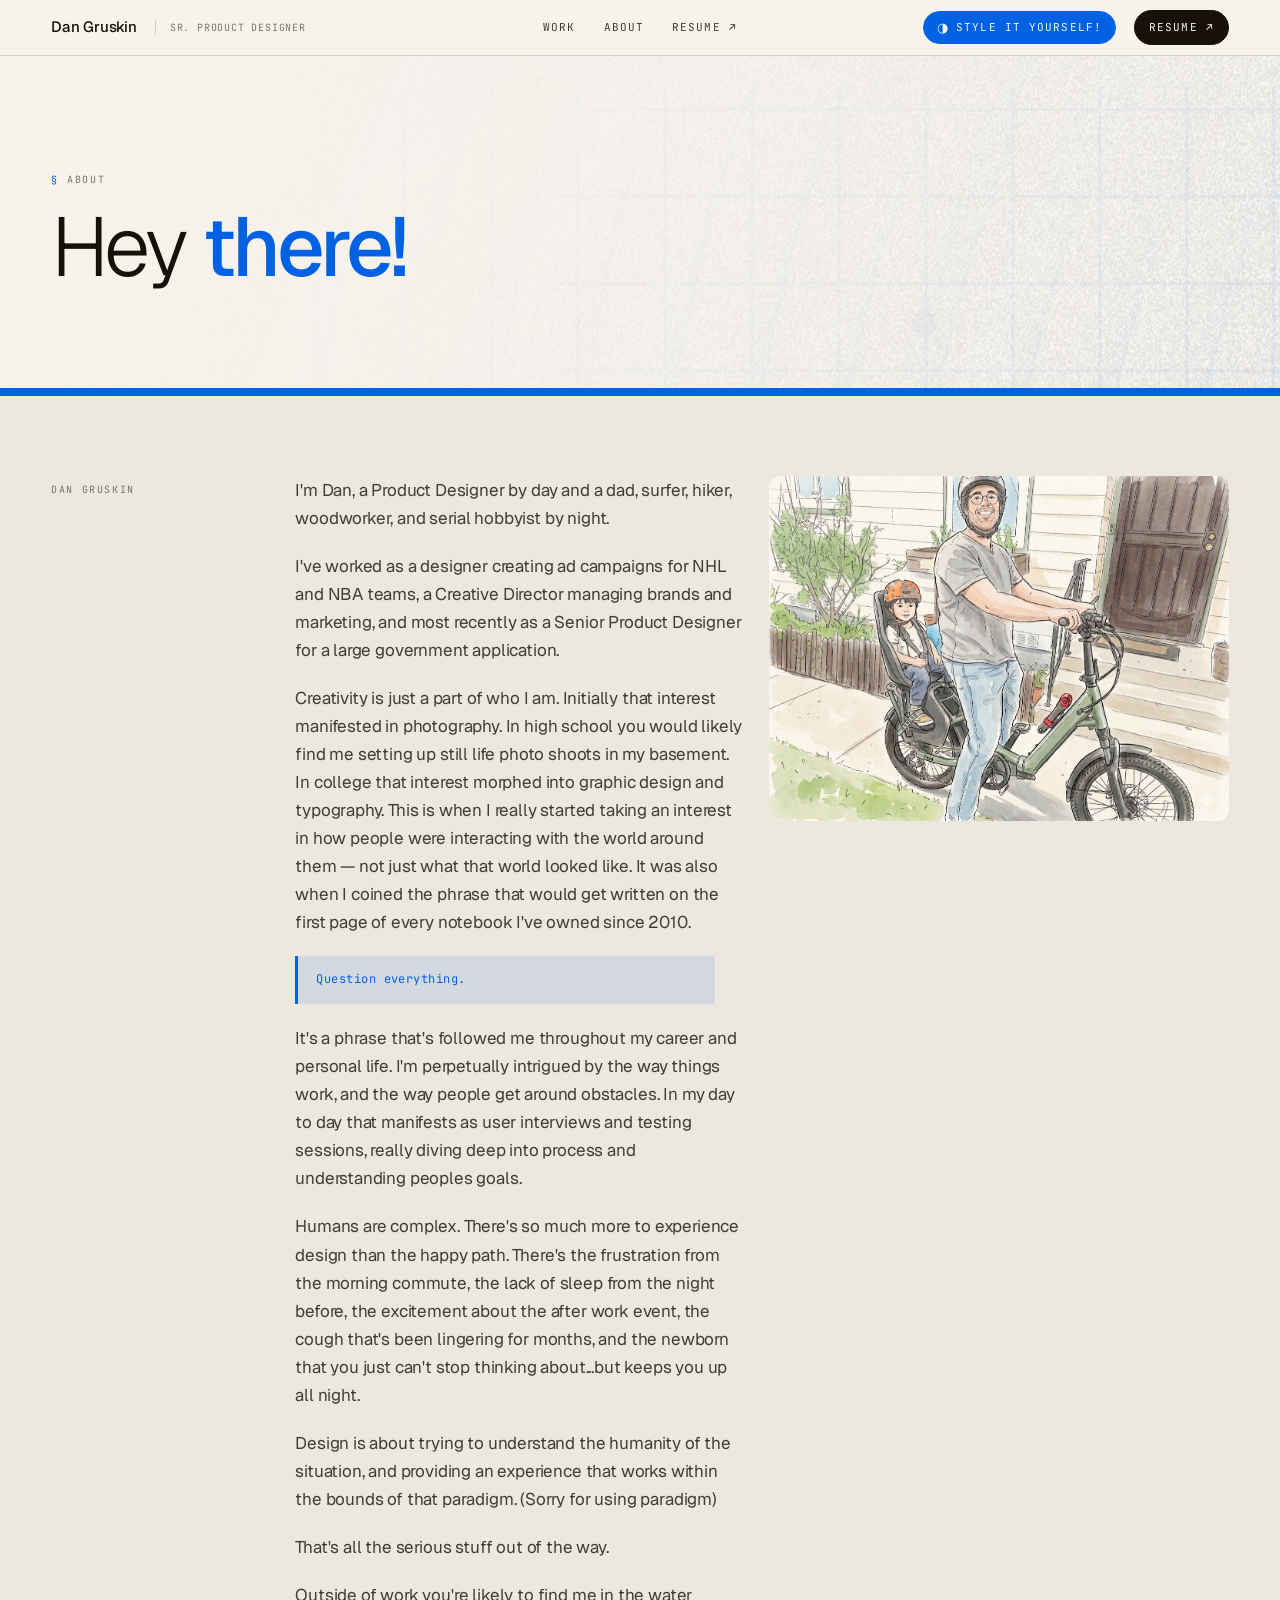
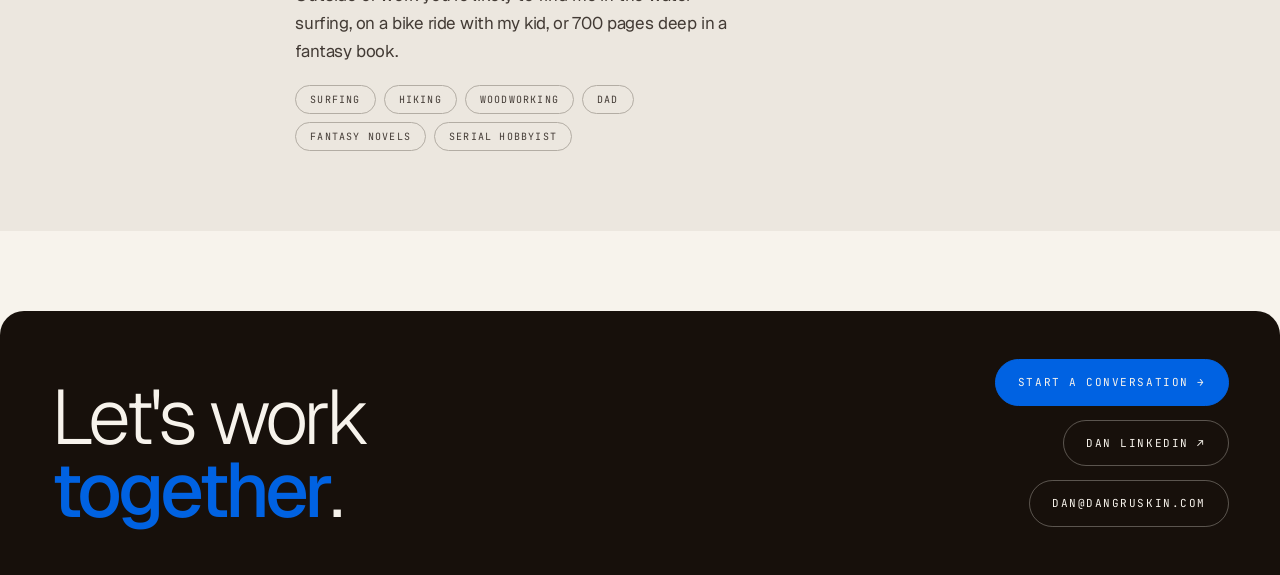
==== about.html @ 9650629e "Add about/contact pages, section differentiators, footer CSS, content updates - New about.html with " ====
<!DOCTYPE html>
<html lang="en">
<head>
  <meta charset="UTF-8" />
  <meta name="viewport" content="width=device-width, initial-scale=1" />
  <title>About — Dan Gruskin</title>
  <link rel="preconnect" href="https://fonts.googleapis.com">
  <link rel="preconnect" href="https://fonts.gstatic.com" crossorigin>
  <link href="https://fonts.googleapis.com/css2?family=Geist:wght@200;300;400;500;600;700&family=JetBrains+Mono:wght@400;500&family=Playfair+Display:wght@400;500;600&family=Space+Mono:wght@400;700&display=swap" rel="stylesheet">
  <link rel="stylesheet" href="styles.css" />
  <link rel="stylesheet" href="style-switcher.css" />
  <script src="style-switcher.js"></script>
  <style>
    html, body { background: var(--paper); }
    body { padding-top: 52px; }

    /* Hero */
    .about-hero {
      position: relative;
      padding: 120px var(--pad) 100px;
      border-bottom: 4px solid var(--mark);
    }
    .about-hero::before {
      content: "";
      position: absolute;
      inset: 0;
      background-image: url('img/homepage/header-bg.png');
      background-size: cover;
      background-position: center;
      opacity: 0.5;
      z-index: 0;
    }
    .about-hero > * { position: relative; z-index: 1; }
    .about-eyebrow {
      font-family: var(--mono);
      font-size: 10px;
      letter-spacing: 0.18em;
      text-transform: uppercase;
      color: var(--ink-3);
      margin-bottom: 20px;
    }
    .about-eyebrow span { color: var(--mark); }
    .about-hero h1 {
      font-family: var(--sans);
      font-weight: 300;
      font-size: clamp(48px, 6.5vw, 100px);
      line-height: 0.97;
      letter-spacing: -0.045em;
      color: var(--ink);
      max-width: 18ch;
      margin: 0;
    }
    .about-hero h1 em { font-style: normal; font-weight: 500; color: var(--mark); }

    /* Sections */
    .about-section {
      padding: 80px var(--pad);
      border-top: 4px solid var(--mark);
    }
    .about-section:nth-of-type(even) { background: var(--paper-2); }

    .about-grid {
      display: grid;
      grid-template-columns: 220px 1fr 460px;
      gap: 48px 24px;
      align-items: start;
    }
    .about-photo {
      position: sticky;
      top: 72px;
    }
    .about-photo img {
      width: 100%;
      height: auto;
      display: block;
      border-radius: 12px;
    }
    @media (max-width: 1100px) {
      .about-grid { grid-template-columns: 220px 1fr 340px; }
    }
    @media (max-width: 860px) {
      .about-grid { grid-template-columns: 1fr; }
    }
    .about-label {
      font-family: var(--mono);
      font-size: 10px;
      letter-spacing: 0.16em;
      text-transform: uppercase;
      color: var(--ink-3);
      padding-top: 6px;
    }
    .about-body {
      display: flex;
      flex-direction: column;
      gap: 20px;
    }
    .about-body p {
      font-family: var(--sans);
      font-size: 17px;
      line-height: 1.65;
      letter-spacing: -0.01em;
      color: var(--ink-2);
      margin: 0;
      max-width: 60ch;
    }
    .about-body p strong { color: var(--ink); font-weight: 500; }
    .about-body p em { font-style: italic; color: var(--ink); }

    .about-callout {
      padding: 14px 18px;
      background: var(--mark-soft);
      border-left: 3px solid var(--mark);
      font-family: var(--mono);
      font-size: 12px;
      letter-spacing: 0.04em;
      color: var(--mark);
      line-height: 1.65;
      max-width: 60ch;
    }

    /* Hobbies chips */
    .about-chips {
      display: flex;
      flex-wrap: wrap;
      gap: 8px;
    }
    .about-chip {
      font-family: var(--mono);
      font-size: 10px;
      letter-spacing: 0.12em;
      text-transform: uppercase;
      color: var(--ink-2);
      border: 1px solid var(--rule-2);
      border-radius: 999px;
      padding: 6px 14px;
    }

    @media (max-width: 700px) {
      .about-grid { grid-template-columns: 1fr; gap: 16px; }
    }
  </style>
</head>
<body>

  <header class="topbar">
    <div class="topbar-inner">
      <div class="topbar-left">
        <a href="index.html" class="brand-mark">Dan Gruskin</a>
        <span class="mono-sm muted" style="border-left: 1px solid var(--rule); padding-left: 14px;">SR. PRODUCT DESIGNER</span>
      </div>
      <nav class="topbar-mid">
        <a href="index.html">Work</a>
        <a href="about.html" class="active">About</a>
        <a href="daniel-gruskin-resume-2026.pdf" target="_blank">Resume ↗</a>
      </nav>
      <div class="topbar-right">
        <a class="resume-btn" href="daniel-gruskin-resume-2026.pdf" target="_blank">Resume ↗</a>
        <button class="topbar-burger" id="topbar-burger" aria-label="Open menu" aria-expanded="false" aria-controls="topbar-nav-mobile">
          <span></span><span></span><span></span>
        </button>
      </div>
    </div>
    <nav class="topbar-nav-mobile" id="topbar-nav-mobile" hidden>
      <a href="index.html">Work</a>
      <a href="about.html">About</a>
      <a href="daniel-gruskin-resume-2026.pdf" target="_blank">Resume ↗</a>
    </nav>
  </header>

  <section class="about-hero">
    <div class="about-eyebrow"><span>§</span> About</div>
    <h1>Hey <em>there!</em></h1>
  </section>

  <section class="about-section">
    <div class="about-grid">
      <div class="about-label">Dan Gruskin</div>
      <div class="about-body">
        <p>I'm Dan, a Product Designer by day and a dad, surfer, hiker, woodworker, and serial hobbyist by night.</p>
        <p>I've worked as a designer creating ad campaigns for NHL and NBA teams, a Creative Director managing brands and marketing, and most recently as a Senior Product Designer for a large government application.</p>
        <p>Creativity is just a part of who I am. Initially that interest manifested in photography. In high school you would likely find me setting up still life photo shoots in my basement. In college that interest morphed into graphic design and typography. This is when I really started taking an interest in how people were interacting with the world around them — not just what that world looked like. It was also when I coined the phrase that would get written on the first page of every notebook I've owned since 2010.</p>
        <div class="about-callout">Question everything.</div>
        <p>It's a phrase that's followed me throughout my career and personal life. I'm perpetually intrigued by the way things work, and the way people get around obstacles. In my day to day that manifests as user interviews and testing sessions, really diving deep into process and understanding peoples goals.</p>
        <p>Humans are complex. There's so much more to experience design than the happy path. There's the frustration from the morning commute, the lack of sleep from the night before, the excitement about the after work event, the cough that's been lingering for months, and the newborn that you just can't stop thinking about...but keeps you up all night.</p>
        <p>Design is about trying to understand the humanity of the situation, and providing an experience that works within the bounds of that paradigm. (Sorry for using paradigm)</p>
        <p>That's all the serious stuff out of the way.</p>
        <p>Outside of work you're likely to find me in the water surfing, on a bike ride with my kid, or 700 pages deep in a fantasy book.</p>
        <div class="about-chips">
          <span class="about-chip">Surfing</span>
          <span class="about-chip">Hiking</span>
          <span class="about-chip">Woodworking</span>
          <span class="about-chip">Dad</span>
          <span class="about-chip">Fantasy novels</span>
          <span class="about-chip">Serial hobbyist</span>
        </div>
      </div>
      <div class="about-photo">
        <img src="img/about-biking.png" alt="Dan and his kid on a bike" />
      </div>
    </div>
  </section>

  <section class="closer">
    <h2>Let's work<br /><em>together</em>.</h2>
    <div class="right">
      <a class="primary" href="mailto:dan@dangruskin.com">Start a conversation →</a>
      <a href="https://www.linkedin.com/in/daniel-gruskin-4a514965/" target="_blank">Dan LinkedIn ↗</a>
      <a href="#">dan@dangruskin.com</a>
    </div>
  </section>

  <script>
    (function () {
      const burger = document.getElementById('topbar-burger');
      const nav = document.getElementById('topbar-nav-mobile');
      if (!burger || !nav) return;
      burger.addEventListener('click', function () {
        const open = nav.hidden === false;
        nav.hidden = open;
        burger.setAttribute('aria-expanded', String(!open));
      });
    })();
  </script>

</body>
</html>
---- styles.css ----
/* ============================================================
   Dossier — Dan Gruskin portfolio
   ============================================================ */

:root {
  /* Studio — warm cream paper, cobalt primary, coral secondary */
  --paper:   oklch(0.965 0.010 80);
  --paper-2: oklch(0.930 0.012 80);
  --paper-3: oklch(0.895 0.014 80);
  --ink:     oklch(0.180 0.015 60);
  --ink-2:   oklch(0.360 0.015 60);
  --ink-3:   oklch(0.560 0.014 60);
  --rule:    oklch(0.850 0.014 80);
  --rule-2:  oklch(0.750 0.014 80);
  --mark:    oklch(0.520 0.220 254);
  --mark-soft: oklch(0.520 0.220 254 / 0.10);
  --mark-ink: oklch(0.420 0.180 254);
  --hot:     oklch(0.500 0.120 152);
  --hot-soft: oklch(0.500 0.120 152 / 0.14);

  --serif: "Geist", "Inter", system-ui, -apple-system, sans-serif;
  --sans:  "Geist", "Inter", system-ui, -apple-system, sans-serif;
  --mono:  "JetBrains Mono", ui-monospace, Menlo, monospace;

  --pad:   clamp(20px, 4vw, 64px);
}

/* Alternate palettes (set on <html data-theme="..."> by Tweaks panel) */
[data-theme="cream"] {
  --paper:   oklch(0.965 0.008 85);
  --paper-2: oklch(0.935 0.010 85);
  --paper-3: oklch(0.905 0.012 85);
  --ink:     oklch(0.170 0.012 60);
  --ink-2:   oklch(0.350 0.012 60);
  --ink-3:   oklch(0.560 0.010 60);
  --rule:    oklch(0.840 0.010 60);
  --rule-2:  oklch(0.760 0.010 60);
  --mark:    oklch(0.620 0.180 38);
  --mark-soft: oklch(0.620 0.180 38 / 0.10);
  --mark-ink: oklch(0.420 0.150 35);
  --hot:     oklch(0.500 0.150 220);
  --hot-soft: oklch(0.500 0.150 220 / 0.12);
}

[data-theme="plasma"] {
  --paper:   oklch(0.16 0.030 270);
  --paper-2: oklch(0.21 0.038 270);
  --paper-3: oklch(0.26 0.042 270);
  --ink:     oklch(0.97 0.008 85);
  --ink-2:   oklch(0.78 0.020 85);
  --ink-3:   oklch(0.58 0.025 270);
  --rule:    oklch(0.30 0.030 270);
  --rule-2:  oklch(0.40 0.035 270);
  --mark:    oklch(0.88 0.22 130);
  --mark-soft: oklch(0.88 0.22 130 / 0.14);
  --mark-ink: oklch(0.70 0.18 130);
  --hot:     oklch(0.72 0.22 25);
  --hot-soft: oklch(0.72 0.22 25 / 0.16);
}

[data-theme="acid"] {
  --paper:   oklch(0.13 0.005 0);
  --paper-2: oklch(0.18 0.008 0);
  --paper-3: oklch(0.23 0.010 0);
  --ink:     oklch(0.97 0.005 0);
  --ink-2:   oklch(0.78 0.010 0);
  --ink-3:   oklch(0.55 0.012 0);
  --rule:    oklch(0.28 0.010 0);
  --rule-2:  oklch(0.40 0.012 0);
  --mark:    oklch(0.88 0.24 110);
  --mark-soft: oklch(0.88 0.24 110 / 0.16);
  --mark-ink: oklch(0.70 0.20 110);
  --hot:     oklch(0.65 0.25 320);
  --hot-soft: oklch(0.65 0.25 320 / 0.18);
}

[data-theme="cobalt"] {
  --paper:   oklch(0.20 0.10 260);
  --paper-2: oklch(0.26 0.10 260);
  --paper-3: oklch(0.32 0.10 260);
  --ink:     oklch(0.97 0.015 90);
  --ink-2:   oklch(0.82 0.020 90);
  --ink-3:   oklch(0.60 0.030 260);
  --rule:    oklch(0.34 0.060 260);
  --rule-2:  oklch(0.45 0.070 260);
  --mark:    oklch(0.82 0.20 80);
  --mark-soft: oklch(0.82 0.20 80 / 0.16);
  --mark-ink: oklch(0.70 0.18 80);
  --hot:     oklch(0.72 0.22 25);
  --hot-soft: oklch(0.72 0.22 25 / 0.18);
}

[data-theme="ember"] {
  --paper:   oklch(0.96 0.012 70);
  --paper-2: oklch(0.92 0.018 70);
  --paper-3: oklch(0.88 0.020 70);
  --ink:     oklch(0.18 0.020 30);
  --ink-2:   oklch(0.35 0.030 30);
  --ink-3:   oklch(0.55 0.030 30);
  --rule:    oklch(0.82 0.018 70);
  --rule-2:  oklch(0.72 0.020 70);
  --mark:    oklch(0.58 0.24 28);
  --mark-soft: oklch(0.58 0.24 28 / 0.12);
  --mark-ink: oklch(0.45 0.20 28);
  --hot:     oklch(0.45 0.20 270);
  --hot-soft: oklch(0.45 0.20 270 / 0.14);
}

* { box-sizing: border-box; margin: 0; padding: 0; }

html, body {
  background: var(--paper);
  color: var(--ink);
  font-family: var(--sans);
  font-feature-settings: "ss01", "cv11";
  font-size: 16px;
  line-height: 1.5;
  -webkit-font-smoothing: antialiased;
  -moz-osx-font-smoothing: grayscale;
  scroll-behavior: smooth;
}

::selection { background: var(--mark); color: var(--paper); }

a { color: inherit; text-decoration: none; }
button { font: inherit; color: inherit; background: none; border: 0; cursor: pointer; }

/* ============== Type primitives ============== */

.mono     { font-family: var(--mono); font-size: 11px; letter-spacing: 0.06em; text-transform: uppercase; }
.mono-sm  { font-family: var(--mono); font-size: 10px; letter-spacing: 0.08em; text-transform: uppercase; color: var(--ink-3); }
.mono-md  { font-family: var(--mono); font-size: 12px; letter-spacing: 0.04em; }
.serif    { font-family: var(--serif); font-weight: 400; letter-spacing: -0.025em; line-height: 1.0; }
.italic   { font-style: normal; font-weight: 500; }
.muted    { color: var(--ink-3); }
.mark     { color: var(--mark); }

/* hairline */
.hr { height: 1px; background: var(--rule); width: 100%; }
.hr-strong { height: 1px; background: var(--ink); width: 100%; }

/* ============== Layout shell ============== */

.shell {
  max-width: 1480px;
  margin: 0 auto;
  padding: 0 var(--pad);
  position: relative;
}

/* Decorative side-rules — magazine gutter */
.shell::before, .shell::after {
  content: "";
  position: absolute;
  top: 0; bottom: 0;
  width: 1px;
  background: var(--rule);
  opacity: 0.5;
}
.shell::before { left: calc(var(--pad) - 1px); }
.shell::after  { right: calc(var(--pad) - 1px); }

/* ============== Top status bar ============== */

.topbar {
  position: fixed;
  top: 0; left: 0; right: 0;
  z-index: 50;
  background: color-mix(in oklch, var(--paper) 88%, transparent);
  backdrop-filter: blur(8px);
  -webkit-backdrop-filter: blur(8px);
  border-bottom: 1px solid var(--rule);
}
.topbar-inner {
  max-width: 1480px;
  margin: 0 auto;
  padding: 10px var(--pad);
  display: grid;
  grid-template-columns: 1fr auto 1fr;
  align-items: center;
  gap: 24px;
}
.topbar-left, .topbar-right {
  display: flex;
  align-items: center;
  gap: 18px;
}
.topbar-right { justify-content: flex-end; }
.topbar-mid {
  display: flex; gap: 24px; justify-content: center;
}
.topbar-mid a {
  font-family: var(--mono);
  font-size: 11px;
  letter-spacing: 0.1em;
  text-transform: uppercase;
  color: var(--ink-2);
  position: relative;
  padding: 4px 2px;
  transition: color .2s;
}
.topbar-mid a:hover { color: var(--ink); }
.topbar-mid a::after {
  content: "";
  position: absolute;
  left: 0; right: 0; bottom: 0;
  height: 1px; background: var(--ink);
  transform: scaleX(0);
  transform-origin: left center;
  transition: transform .35s cubic-bezier(.22,1,.36,1);
}
.topbar-mid a:hover::after { transform: scaleX(1); }

.avail-dot {
  width: 8px; height: 8px;
  border-radius: 50%;
  background: var(--mark);
  display: inline-block;
  position: relative;
}
.avail-dot::after {
  content: "";
  position: absolute;
  inset: -3px;
  border-radius: 50%;
  border: 1px solid var(--mark);
  opacity: 0.7;
  animation: pulse 1.8s ease-out infinite;
}
@keyframes pulse {
  0% { transform: scale(0.8); opacity: 0.7; }
  100% { transform: scale(2.2); opacity: 0; }
}

.timestamp { font-family: var(--mono); font-size: 11px; color: var(--ink-3); letter-spacing: 0.05em; }
.brand-mark {
  font-family: var(--sans);
  font-weight: 500;
  font-size: 15px;
  letter-spacing: -0.015em;
}

.resume-btn {
  font-family: var(--mono);
  font-size: 11px;
  letter-spacing: 0.1em;
  text-transform: uppercase;
  padding: 8px 14px;
  border: 1px solid var(--ink);
  background: var(--ink);
  color: var(--paper);
  border-radius: 999px;
  transition: background .2s, color .2s, transform .2s;
}
.resume-btn:hover { background: var(--mark); border-color: var(--mark); transform: translateY(-1px); }

/* ============== Progress bar ============== */
.scroll-progress {
  position: fixed;
  top: 0; left: 0;
  height: 2px;
  background: var(--mark);
  z-index: 60;
  transform-origin: left center;
  transform: scaleX(0);
}

/* ============== Burger button ============== */
.topbar-burger {
  display: none;
  flex-direction: column;
  justify-content: center;
  gap: 5px;
  width: 32px;
  height: 32px;
  padding: 4px;
  cursor: pointer;
  background: none;
  border: 0;
  flex-shrink: 0;
}
.topbar-burger span {
  display: block;
  height: 1.5px;
  background: var(--ink);
  transition: transform .28s cubic-bezier(.22,1,.36,1), opacity .2s;
  transform-origin: center;
}
.topbar-burger[aria-expanded="true"] span:nth-child(1) { transform: translateY(6.5px) rotate(45deg); }
.topbar-burger[aria-expanded="true"] span:nth-child(2) { opacity: 0; transform: scaleX(0); }
.topbar-burger[aria-expanded="true"] span:nth-child(3) { transform: translateY(-6.5px) rotate(-45deg); }

/* ============== Mobile nav panel ============== */
.topbar-nav-mobile {
  border-top: 1px solid var(--rule);
  display: flex;
  flex-direction: column;
}
.topbar-nav-mobile[hidden] { display: none; }
.topbar-nav-mobile a {
  font-family: var(--mono);
  font-size: 12px;
  letter-spacing: 0.14em;
  text-transform: uppercase;
  color: var(--ink-2);
  padding: 18px var(--pad);
  border-bottom: 1px solid var(--rule);
  transition: color .2s, background .2s;
}
.topbar-nav-mobile a:hover { color: var(--ink); background: var(--paper-2); }
.topbar-nav-mobile-footer {
  display: flex;
  align-items: center;
  justify-content: space-between;
  padding: 16px var(--pad);
}

.topbar-avail { display: inline-flex; align-items: center; gap: 8px; }

/* ============== Responsive topbar ============== */
@media (max-width: 860px) {
  .topbar-mid { display: none; }
  .topbar-inner { grid-template-columns: 1fr auto; }
  .topbar-avail { display: none; }
  .topbar-right .resume-btn { display: none; }
  .topbar-burger { display: flex; }
}

@media (max-width: 480px) {
  .topbar-inner { gap: 12px; padding: 8px var(--pad); }
  .brand-mark { font-size: 14px; }
  .resume-btn { padding: 6px 12px; font-size: 10px; }
}

/* ============== Section frame ============== */
section { padding: 80px 0; position: relative; }
.section-eyebrow {
  display: flex;
  align-items: center;
  gap: 16px;
  margin-bottom: 56px;
}
.section-eyebrow .num {
  font-family: var(--mono);
  font-size: 11px;
  letter-spacing: 0.1em;
  color: var(--mark);
  text-transform: uppercase;
}
.section-eyebrow .label {
  font-family: var(--mono);
  font-size: 11px;
  letter-spacing: 0.16em;
  text-transform: uppercase;
  color: var(--ink);
}
.section-eyebrow .rule {
  flex: 1;
  height: 1px;
  background: var(--ink);
}

/* ============================================================
   Closer / footer — shared across all pages
   ============================================================ */
.closer {
  max-width: 1480px;
  margin: 80px auto 0;
  padding: 48px var(--pad);
  background: var(--ink);
  color: var(--paper);
  border-top-left-radius: 24px;
  border-top-right-radius: 24px;
  display: grid;
  grid-template-columns: 1fr auto;
  align-items: end;
  gap: 32px;
}
.closer h2 {
  font-family: var(--sans);
  font-weight: 300;
  font-size: clamp(40px, 6vw, 92px);
  line-height: 0.95;
  letter-spacing: -0.05em;
}
.closer h2 em { font-style: normal; font-weight: 500; color: var(--mark); }
.closer .right { display: flex; flex-direction: column; gap: 14px; align-items: flex-end; }
.closer .right a { font-family: var(--mono); font-size: 11px; letter-spacing: 0.14em; text-transform: uppercase; padding: 14px 22px; border-radius: 999px; border: 1px solid color-mix(in oklch, var(--paper) 30%, transparent); color: var(--paper); text-decoration: none; }
.closer .right a.primary { background: var(--mark); border-color: var(--mark); }

@media (max-width: 900px) {
  .closer { grid-template-columns: 1fr; gap: 28px; border-top-left-radius: 16px; border-top-right-radius: 16px; }
  .closer .right { align-items: flex-start; flex-direction: row; flex-wrap: wrap; gap: 10px; }
}
@media (max-width: 600px) {
  .closer { padding: 36px var(--pad); margin-top: 48px; }
  .closer h2 { font-size: clamp(36px, 9vw, 60px); }
  .closer .right { flex-direction: column; align-items: flex-start; }
  .closer .right a { font-size: 10px; padding: 12px 18px; }
}
---- style-switcher.css ----
/* ============================================================
   Style Switcher — nav trigger + dropdown
   ============================================================ */

/* Font overrides via data-font on <html> */
[data-font="serif"] { --sans: 'Playfair Display', Georgia, serif; }
[data-font="mono"]  { --sans: 'Space Mono', 'JetBrains Mono', monospace; }

/* Trigger button — lives in .topbar-right */
.sx-trigger {
  font-family: var(--mono);
  font-size: 11px;
  letter-spacing: 0.10em;
  text-transform: uppercase;
  padding: 7px 13px;
  border: 1px solid var(--mark);
  background: var(--mark);
  color: var(--paper);
  border-radius: 999px;
  cursor: pointer;
  display: inline-flex;
  align-items: center;
  gap: 7px;
  transition: background .2s, color .2s, opacity .2s;
  white-space: nowrap;
  flex-shrink: 0;
}
.sx-trigger:hover,
.sx-trigger[aria-expanded="true"] {
  opacity: 0.85;
}
.sx-trigger-icon { font-size: 13px; line-height: 1; }
.sx-trigger-label { /* shown on desktop */ }

@media (max-width: 860px) {
  .sx-trigger-label { display: none; }
  .sx-trigger { padding: 7px 10px; }
}

/* Dropdown panel */
.sx-dropdown {
  position: fixed;
  top: 0; /* set in JS after measuring topbar */
  right: 0;
  width: 300px;
  background: oklch(0.155 0.015 60);
  border: 1px solid oklch(0.30 0.015 60);
  border-top: none;
  box-shadow: 0 16px 48px oklch(0 0 0 / 0.35);
  z-index: 49;
  display: flex;
  flex-direction: column;
  padding: 20px 18px;
  gap: 20px;
  max-height: calc(100vh - 60px);
  overflow-y: auto;
  /* animation */
  opacity: 0;
  transform: translateY(-6px);
  pointer-events: none;
  transition: opacity .22s ease, transform .28s cubic-bezier(.22, 1, .36, 1);
}
.sx-dropdown.open {
  opacity: 1;
  transform: translateY(0);
  pointer-events: auto;
}

/* Section label */
.sx-section-label {
  font-family: 'JetBrains Mono', ui-monospace, monospace;
  font-size: 9px;
  letter-spacing: 0.20em;
  text-transform: uppercase;
  color: oklch(0.75 0.22 254);
  margin-bottom: 10px;
  display: flex;
  align-items: center;
  gap: 8px;
}
.sx-section-label::after {
  content: "";
  flex: 1;
  height: 1px;
  background: oklch(0.26 0.015 60);
}

/* Theme swatches */
.sx-themes {
  display: grid;
  grid-template-columns: 1fr 1fr 1fr;
  gap: 6px;
}
/* Geocities swatch spans full width as the 7th item */
.sx-swatch[data-theme="geocities"] {
  grid-column: 1 / -1;
}
.sx-swatch {
  display: flex;
  align-items: center;
  gap: 8px;
  padding: 8px 10px;
  background: oklch(0.20 0.015 60);
  border: 1px solid oklch(0.28 0.015 60);
  border-radius: 7px;
  cursor: pointer;
  transition: border-color .2s, background .2s;
  text-align: left;
}
.sx-swatch:hover  { border-color: oklch(0.46 0.015 60); background: oklch(0.22 0.015 60); }
.sx-swatch.active { border-color: oklch(0.75 0.22 254); background: oklch(0.22 0.015 60); }

.sx-dots {
  position: relative;
  width: 20px;
  height: 12px;
  flex-shrink: 0;
}
.sx-swatch-bg,
.sx-swatch-accent {
  width: 12px;
  height: 12px;
  border-radius: 50%;
  position: absolute;
  border: 1px solid oklch(0 0 0 / 0.25);
}
.sx-swatch-bg     { left: 0;  background: var(--swatch-bg); }
.sx-swatch-accent { left: 8px; background: var(--swatch-accent); }
.sx-swatch-name {
  font-family: 'JetBrains Mono', ui-monospace, monospace;
  font-size: 9.5px;
  letter-spacing: 0.06em;
  text-transform: uppercase;
  color: oklch(0.88 0.01 60);
  line-height: 1;
}
.sx-swatch.active .sx-swatch-name { color: oklch(0.96 0.01 60); }

/* Font options */
.sx-fonts { display: flex; flex-direction: column; gap: 5px; }
.sx-font-opt {
  display: flex;
  align-items: center;
  gap: 12px;
  padding: 9px 11px;
  background: oklch(0.20 0.015 60);
  border: 1px solid oklch(0.28 0.015 60);
  border-radius: 7px;
  cursor: pointer;
  transition: border-color .2s, background .2s;
  text-align: left;
}
.sx-font-opt:hover  { border-color: oklch(0.46 0.015 60); background: oklch(0.22 0.015 60); }
.sx-font-opt.active { border-color: oklch(0.75 0.22 254); background: oklch(0.22 0.015 60); }

.sx-font-sample {
  font-size: 22px;
  line-height: 1;
  color: oklch(0.88 0.01 60);
  width: 30px;
  flex-shrink: 0;
  display: block;
}
.sx-font-label { display: flex; flex-direction: column; gap: 2px; }
.sx-font-name {
  font-family: 'JetBrains Mono', ui-monospace, monospace;
  font-size: 9.5px;
  letter-spacing: 0.10em;
  text-transform: uppercase;
  color: oklch(0.88 0.01 60);
}
.sx-font-face {
  font-family: 'JetBrains Mono', ui-monospace, monospace;
  font-size: 10px;
  letter-spacing: 0;
  color: oklch(0.75 0.01 60);
}
.sx-font-opt.active .sx-font-name { color: oklch(0.96 0.01 60); }
.sx-font-opt.active .sx-font-face { color: oklch(0.78 0.01 60); }

/* Action buttons */
.sx-actions { display: flex; gap: 6px; }

.sx-random-btn,
.sx-reset-btn {
  flex: 1;
  padding: 8px 10px;
  border-radius: 7px;
  font-family: 'JetBrains Mono', ui-monospace, monospace;
  font-size: 9px;
  letter-spacing: 0.12em;
  text-transform: uppercase;
  cursor: pointer;
  transition: border-color .2s, color .2s, background .2s;
  display: flex;
  align-items: center;
  justify-content: center;
  gap: 5px;
}
.sx-random-btn {
  background: oklch(0.20 0.015 60);
  border: 1px dashed oklch(0.42 0.015 60);
  color: oklch(0.85 0.01 60);
}
.sx-random-btn:hover {
  border-color: oklch(0.60 0.01 60);
  color: oklch(0.92 0.01 60);
  background: oklch(0.24 0.015 60);
}
.sx-reset-btn {
  background: transparent;
  border: 1px solid oklch(0.36 0.015 60);
  color: oklch(0.78 0.01 60);
}
.sx-reset-btn:hover {
  border-color: oklch(0.55 0.015 60);
  color: oklch(0.82 0.01 60);
}

/* Footer */
.sx-esc {
  font-family: 'JetBrains Mono', ui-monospace, monospace;
  font-size: 8px;
  letter-spacing: 0.12em;
  text-transform: uppercase;
  color: oklch(0.65 0.01 60);
  text-align: center;
}

/* ============================================================
   GEOCITIES MODE
   ============================================================ */
html[data-geocities] {
  --paper:      #000033;
  --paper-2:    #000055;
  --paper-3:    #000077;
  --ink:        #ffffff;
  --ink-2:      #dddddd;
  --ink-3:      #aaaaaa;
  --rule:       #3333aa;
  --rule-2:     #5555cc;
  --mark:       #ff00ff;
  --mark-soft:  rgba(255, 0, 255, 0.15);
  --mark-ink:   #cc00cc;
  --hot:        #00ff88;
  --hot-soft:   rgba(0, 255, 136, 0.12);
  --sans:       'Comic Sans MS', 'Comic Sans', cursive;
  cursor: crosshair;
}

/* Starfield */
html[data-geocities] body::before {
  content: "";
  position: fixed;
  inset: 0;
  pointer-events: none;
  z-index: 0;
  background-image:
    radial-gradient(circle, white 1px, transparent 1px),
    radial-gradient(circle, rgba(255,255,255,0.6) 1px, transparent 1px);
  background-size: 80px 80px, 40px 40px;
  background-position: 0 0, 20px 20px;
}
html[data-geocities] body > *:not(.sx-dropdown):not(.gc-marquee):not(.gc-star):not(.gc-badge) {
  position: relative;
  z-index: 1;
}

/* Rainbow headings */
@keyframes gc-rainbow {
  0%   { color: #ff0000; text-shadow: 2px 2px 0 #ff00ff; }
  16%  { color: #ff8800; text-shadow: 2px 2px 0 #ff0000; }
  33%  { color: #ffff00; text-shadow: 2px 2px 0 #ff8800; }
  50%  { color: #00ff88; text-shadow: 2px 2px 0 #ffff00; }
  66%  { color: #00aaff; text-shadow: 2px 2px 0 #00ff88; }
  83%  { color: #ff00ff; text-shadow: 2px 2px 0 #00aaff; }
  100% { color: #ff0000; text-shadow: 2px 2px 0 #ff00ff; }
}
html[data-geocities] h1,
html[data-geocities] h2,
html[data-geocities] h3 {
  animation: gc-rainbow 2.5s linear infinite !important;
  font-family: 'Comic Sans MS', 'Comic Sans', cursive !important;
}

/* Blinking links */
html[data-geocities] a { color: #ff00ff !important; text-decoration: underline !important; }
html[data-geocities] a:visited { color: #ff8800 !important; }

/* Neon borders everywhere */
html[data-geocities] .shell::before,
html[data-geocities] .shell::after { background: #ff00ff !important; opacity: 1 !important; }
html[data-geocities] .topbar { border-bottom-color: #ff00ff !important; }

/* Scrolling marquee */
.gc-marquee {
  position: sticky;
  top: 52px;
  z-index: 48;
  background: #000055;
  border-top: 2px solid #ff00ff;
  border-bottom: 2px solid #00ff88;
  overflow: hidden;
  padding: 5px 0;
  white-space: nowrap;
}
.gc-marquee-inner {
  display: inline-block;
  font-family: 'Comic Sans MS', cursive;
  font-size: 13px;
  font-weight: bold;
  color: #ffff00;
  letter-spacing: 0.06em;
  animation: gc-scroll 22s linear infinite;
}
@keyframes gc-scroll {
  from { transform: translateX(100vw); }
  to   { transform: translateX(-100%); }
}

/* Floating sparkles */
.gc-star {
  position: fixed;
  pointer-events: none;
  z-index: 399;
  animation: gc-float 3s ease-in-out infinite;
  user-select: none;
}
@keyframes gc-float {
  0%, 100% { transform: translateY(0) rotate(0deg) scale(1); }
  50%       { transform: translateY(-22px) rotate(180deg) scale(1.2); }
}

/* Under construction badge */
.gc-badge {
  position: fixed;
  bottom: 24px;
  left: 24px;
  z-index: 400;
  background: #000055;
  border: 3px dashed #ff00ff;
  color: #ffff00;
  font-family: 'Comic Sans MS', cursive;
  font-size: 11px;
  font-weight: bold;
  padding: 8px 14px;
  letter-spacing: 0.04em;
  animation: gc-badge-blink 0.9s step-end infinite;
  line-height: 1.5;
  text-align: center;
}
@keyframes gc-badge-blink {
  50% { border-color: #00ff88; color: #ff00ff; background: #000033; }
}

/* Keep the switcher panel itself legible in Geocities mode */
html[data-geocities] .sx-dropdown,
html[data-geocities] .sx-trigger { font-family: 'JetBrains Mono', monospace !important; }

/* Mobile: full-width dropdown */
@media (max-width: 600px) {
  .sx-dropdown { width: 100%; right: 0; left: 0; }
}
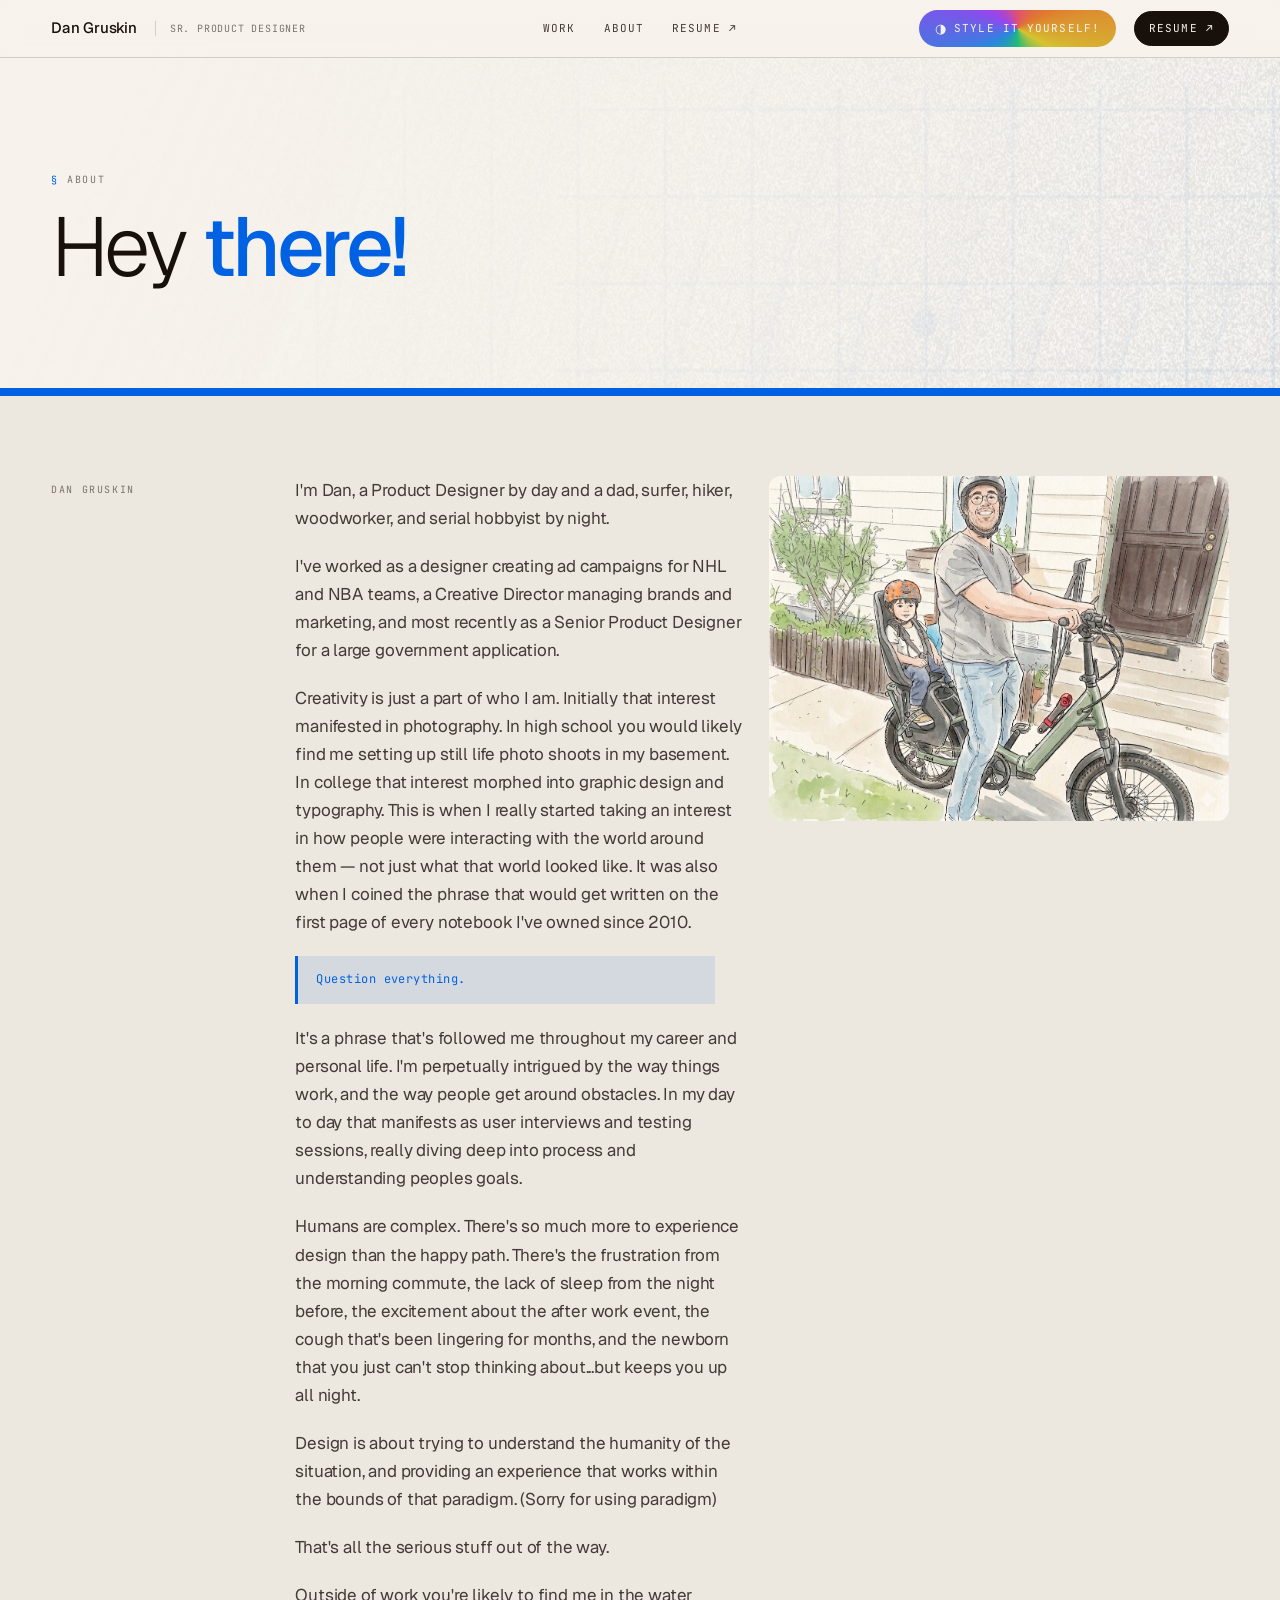
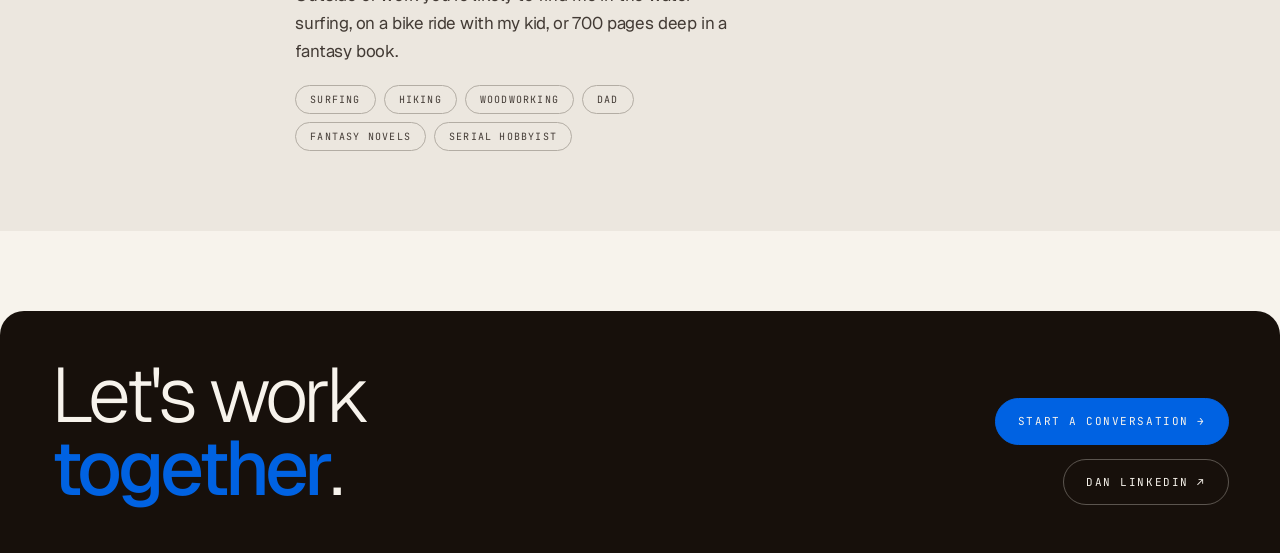
==== commit 5935ff71: "Fix style switcher dropdown to open below button, link tour CTA to contact page Co-Authored-By: Clau" ====
--- a/about.html
+++ b/about.html
@@ -203,9 +203,8 @@
   <section class="closer">
     <h2>Let's work<br /><em>together</em>.</h2>
     <div class="right">
-      <a class="primary" href="mailto:dan@dangruskin.com">Start a conversation →</a>
+      <a class="primary" href="contact.html">Start a conversation →</a>
       <a href="https://www.linkedin.com/in/daniel-gruskin-4a514965/" target="_blank">Dan LinkedIn ↗</a>
-      <a href="#">dan@dangruskin.com</a>
     </div>
   </section>
 
--- a/style-switcher.css
+++ b/style-switcher.css
@@ -5,6 +5,17 @@
 /* Font overrides via data-font on <html> */
 [data-font="serif"] { --sans: 'Playfair Display', Georgia, serif; }
 [data-font="mono"]  { --sans: 'Space Mono', 'JetBrains Mono', monospace; }
+
+/* Animated rainbow border angle */
+@property --sx-angle {
+  syntax: '<angle>';
+  initial-value: 0deg;
+  inherits: false;
+}
+@keyframes sx-rainbow {
+  from { --sx-angle: 0deg; }
+  to   { --sx-angle: 360deg; }
+}
 
 /* Trigger button — lives in .topbar-right */
 .sx-trigger {
@@ -13,17 +24,32 @@
   letter-spacing: 0.10em;
   text-transform: uppercase;
   padding: 7px 13px;
-  border: 1px solid var(--mark);
-  background: var(--mark);
+  border: 3px solid transparent;
+  background-clip: padding-box;
+  background-color: var(--mark);
   color: var(--paper);
   border-radius: 999px;
   cursor: pointer;
   display: inline-flex;
   align-items: center;
   gap: 7px;
-  transition: background .2s, color .2s, opacity .2s;
+  transition: opacity .2s;
   white-space: nowrap;
   flex-shrink: 0;
+  position: relative;
+  isolation: isolate;
+}
+.sx-trigger::before {
+  content: "";
+  position: absolute;
+  inset: -3px;
+  border-radius: 999px;
+  background: conic-gradient(
+    from var(--sx-angle),
+    #e05070, #e07830, #d4c430, #20bb78, #2888dd, #9944ee, #e05070
+  );
+  z-index: -1;
+  animation: sx-rainbow 18s linear infinite;
 }
 .sx-trigger:hover,
 .sx-trigger[aria-expanded="true"] {
@@ -40,8 +66,9 @@
 /* Dropdown panel */
 .sx-dropdown {
   position: fixed;
-  top: 0; /* set in JS after measuring topbar */
-  right: 0;
+  top: 0; /* set in JS */
+  left: 0; /* set in JS */
+  right: auto;
   width: 300px;
   background: oklch(0.155 0.015 60);
   border: 1px solid oklch(0.30 0.015 60);
@@ -359,5 +386,5 @@
 
 /* Mobile: full-width dropdown */
 @media (max-width: 600px) {
-  .sx-dropdown { width: 100%; right: 0; left: 0; }
-}
+  .sx-dropdown { width: calc(100vw - 16px) !important; left: 8px !important; right: auto !important; }
+}
